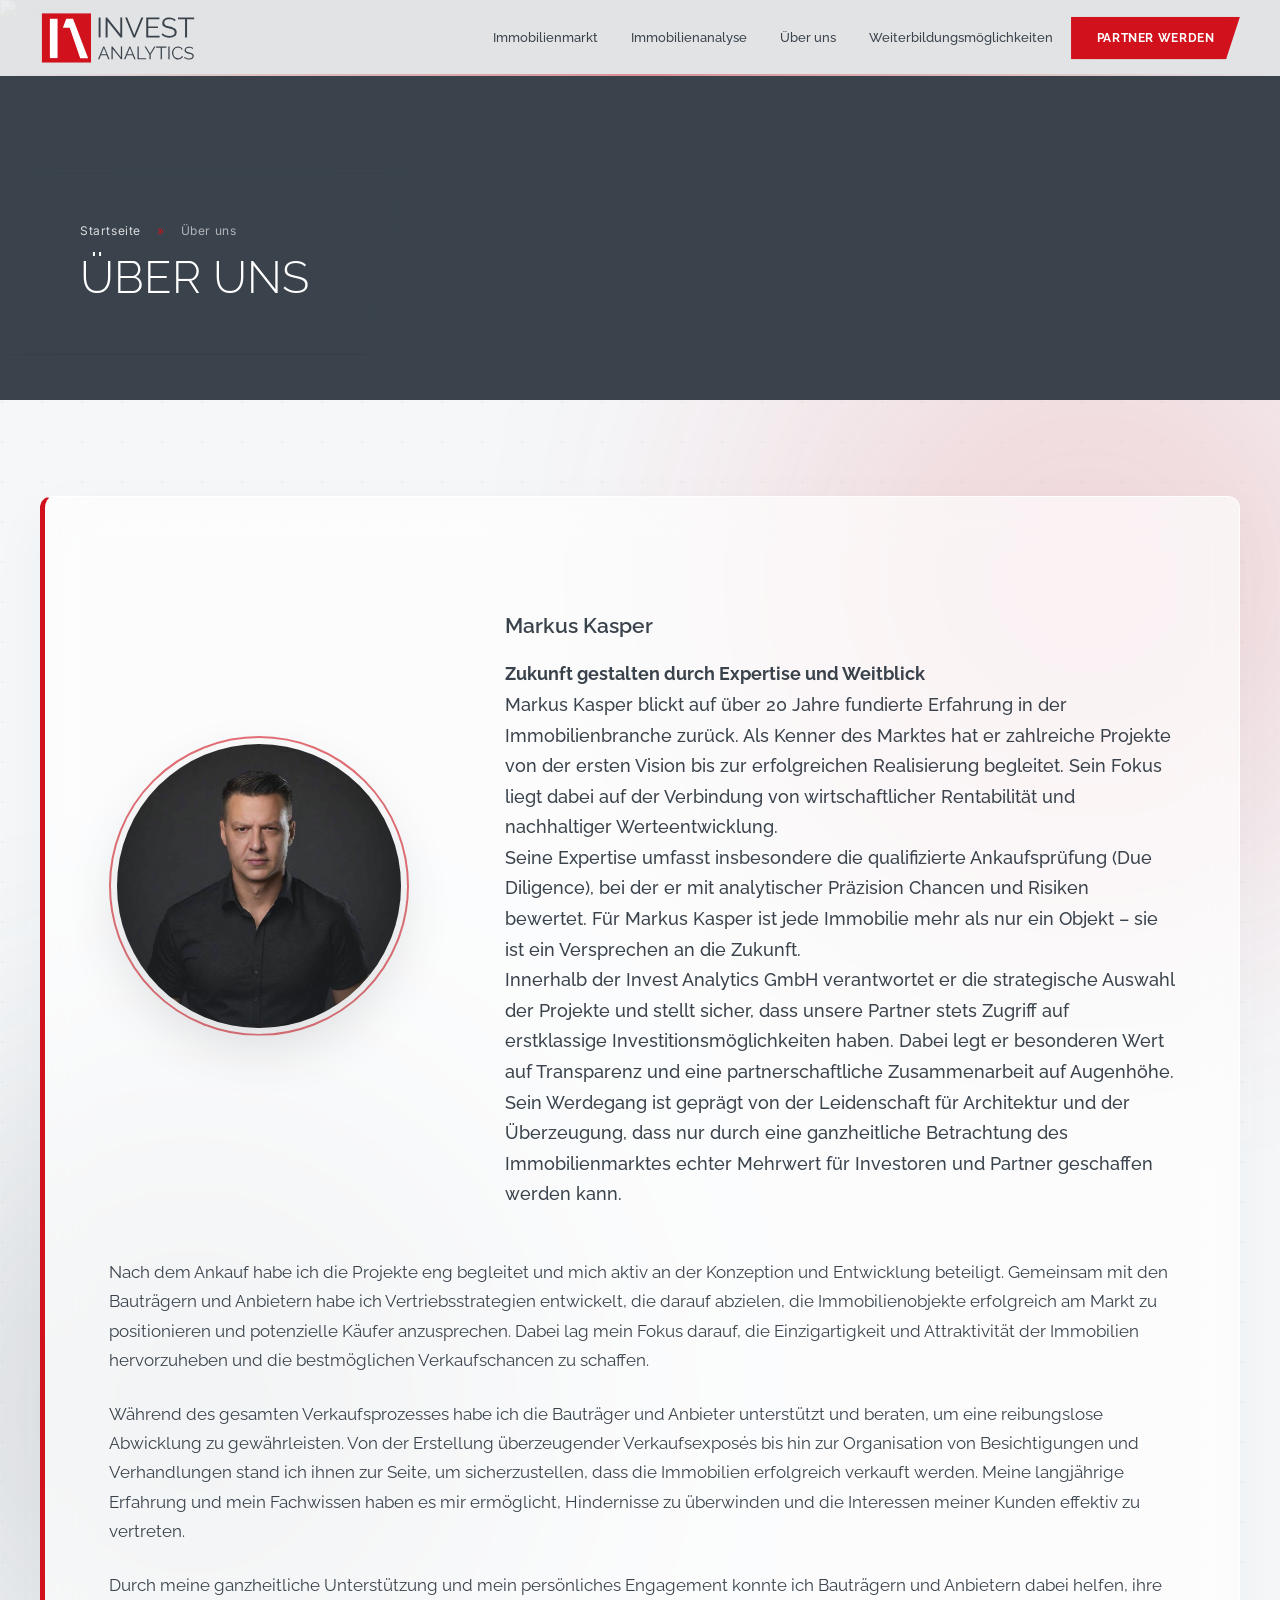
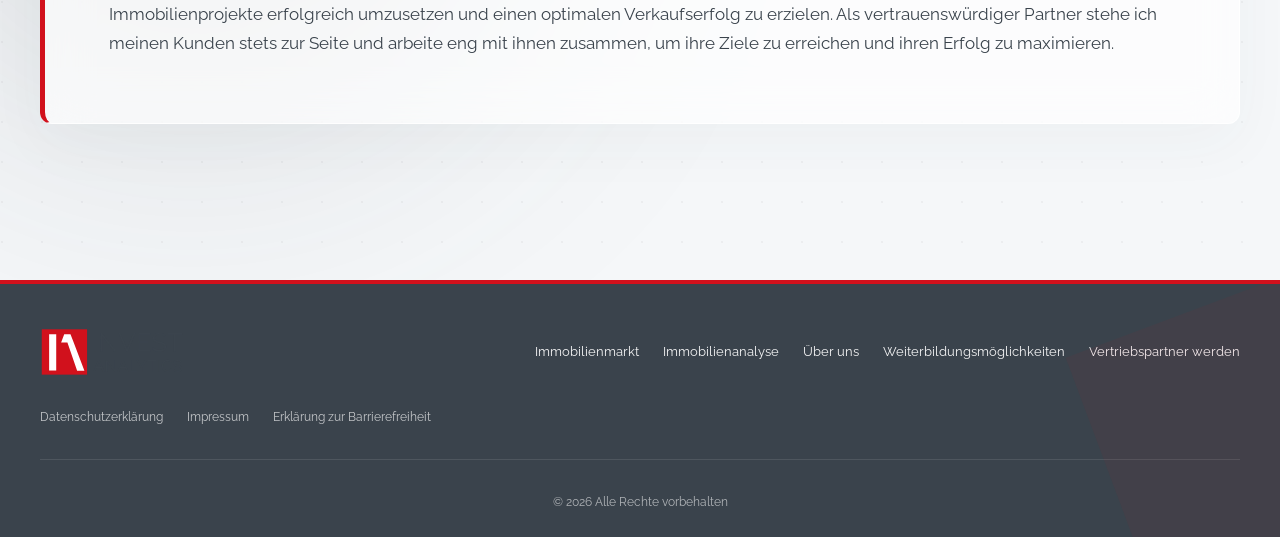
==== ueber-uns.html @ b96fecf4 "Modernized Invest Analytics v5 - Initial Push" ====
<!DOCTYPE html>
<html lang="de">

<head>
  <meta charset="UTF-8">
  <meta name="viewport" content="width=device-width, initial-scale=1.0">
  <title>Über uns - Invest Analytics GmbH</title>
  <meta name="description" content="Über uns - 20-jährige Expertise im Finanz- und Immobiliensektor">
  <link rel="stylesheet" href="style.css">
  <link rel="preconnect" href="https://fonts.googleapis.com">
  <link
    href="https://fonts.googleapis.com/css2?family=Inter:wght@400;600&family=Raleway:wght@300;400;500;600;700;800&display=swap"
    rel="stylesheet">
</head>

<body>

  <!-- NAV -->
  <header class="site-header" id="site-header">
    <div class="header-inner">
      <a href="index.html" class="logo">
        <img src="assets/invest-analytics-logo.svg" alt="Invest Analytics" class="logo-svg">
      </a>
      <nav class="main-nav" id="main-nav">
        <ul class="nav-list">
          <li class="has-submenu">
            <a href="immobilienmarkt.html">Immobilienmarkt</a>
            <ul class="submenu">
              <li><a href="#">Denkmalimmobilien</a></li>
              <li><a href="#">Neubauimmobilien</a></li>
              <li><a href="#">Bestandsimmobilien</a></li>
              <li><a href="#">Pflegeimmobilien</a></li>
            </ul>
          </li>
          <li class="has-submenu">
            <a href="immobilienanalyse.html">Immobilienanalyse</a>
            <ul class="submenu">
              <li><a href="#">So profitieren Immobilienanbieter von uns</a></li>
              <li><a href="#">So profitieren unsere Partner von uns</a></li>
            </ul>
          </li>
          <li><a href="ueber-uns.html">Über uns</a></li>
          <li class="has-submenu">
            <a href="weiterbildung.html">Weiterbildungsmöglichkeiten</a>
            <ul class="submenu">
              <li><a href="weiterbildung.html">Vertriebsworkshops</a></li>
            </ul>
          </li>
          <li><a href="vertriebspartner.html" class="nav-cta">Partner werden</a></li>
        </ul>
      </nav>
      <button class="hamburger" id="hamburger" aria-label="Menü öffnen">
        <span></span><span></span><span></span>
      </button>
    </div>
  </header>

  <!-- SUBPAGE HERO -->
  <section class="subpage-hero">
    <div class="subpage-hero-image">
      <img src="assets/IA-Architektur--9.jpg" alt="Über uns">
    </div>
    <div class="subpage-hero-box">
      <div class="breadcrumb">
        <a href="index.html">Startseite</a> <span class="separator">»</span> <span>Über uns</span>
      </div>
      <h1>Über uns</h1>
    </div>
  </section>

  <!-- PAGE CONTENT -->
  <section class="page-content page-content--glass">
    <div class="glow-blob glow-blob--red"></div>
    <div class="glow-blob glow-blob--navy"></div>
    <div class="container">
      <div class="glass-panel intro-panel" style="margin-bottom: 60px; padding: 4rem; border-left: 5px solid var(--red);">
        <div class="about-hero">
          <div class="about-hero-image">
            <img src="assets/markus-kaspers.jpg" alt="Markus Kaspers">
          </div>
          <div class="about-hero-text">
            <h3>Markus Kasper</h3>
            <p><strong>Zukunft gestalten durch Expertise und Weitblick</strong></p>
            <p>Markus Kasper blickt auf über 20 Jahre fundierte Erfahrung in der Immobilienbranche zurück. Als Kenner
              des Marktes hat er zahlreiche Projekte von der ersten Vision bis zur erfolgreichen Realisierung begleitet.
              Sein Fokus liegt dabei auf der Verbindung von wirtschaftlicher Rentabilität und nachhaltiger
              Werteentwicklung.</p>
            <p>Seine Expertise umfasst insbesondere die qualifizierte Ankaufsprüfung (Due Diligence), bei der er mit
              analytischer Präzision Chancen und Risiken bewertet. Für Markus Kasper ist jede Immobilie mehr als nur ein
              Objekt – sie ist ein Versprechen an die Zukunft.</p>
            <p>Innerhalb der Invest Analytics GmbH verantwortet er die strategische Auswahl der Projekte und stellt
              sicher, dass unsere Partner stets Zugriff auf erstklassige Investitionsmöglichkeiten haben. Dabei legt er
              besonderen Wert auf Transparenz und eine partnerschaftliche Zusammenarbeit auf Augenhöhe.</p>
            <p>Sein Werdegang ist geprägt von der Leidenschaft für Architektur und der Überzeugung, dass nur durch eine
              ganzheitliche Betrachtung des Immobilienmarktes echter Mehrwert für Investoren und Partner geschaffen
              werden kann.</p>
          </div>
        </div>

        <p>Nach dem Ankauf habe ich die Projekte eng begleitet und mich aktiv an der Konzeption und Entwicklung
          beteiligt. Gemeinsam mit den Bauträgern und Anbietern habe ich Vertriebsstrategien entwickelt, die darauf
          abzielen, die Immobilienobjekte erfolgreich am Markt zu positionieren und potenzielle Käufer anzusprechen.
          Dabei lag mein Fokus darauf, die Einzigartigkeit und Attraktivität der Immobilien hervorzuheben und die
          bestmöglichen Verkaufschancen zu schaffen.</p>

        <p>Während des gesamten Verkaufsprozesses habe ich die Bauträger und Anbieter unterstützt und beraten, um eine
          reibungslose Abwicklung zu gewährleisten. Von der Erstellung überzeugender Verkaufsexposés bis hin zur
          Organisation von Besichtigungen und Verhandlungen stand ich ihnen zur Seite, um sicherzustellen, dass die
          Immobilien erfolgreich verkauft werden. Meine langjährige Erfahrung und mein Fachwissen haben es mir
          ermöglicht, Hindernisse zu überwinden und die Interessen meiner Kunden effektiv zu vertreten.</p>

        <p>Durch meine ganzheitliche Unterstützung und mein persönliches Engagement konnte ich Bauträgern und Anbietern
          dabei helfen, ihre Immobilienprojekte erfolgreich umzusetzen und einen optimalen Verkaufserfolg zu erzielen.
          Als vertrauenswürdiger Partner stehe ich meinen Kunden stets zur Seite und arbeite eng mit ihnen zusammen, um
          ihre Ziele zu erreichen und ihren Erfolg zu maximieren.</p>
      </div>
    </div>
  </section>

  <!-- FOOTER -->
  <footer class="site-footer">
    <div class="container">
      <div class="footer-inner">
        <div class="footer-brand">
          <img src="assets/invest-analytics-logo.svg" alt="Invest Analytics" class="footer-logo">
        </div>
        <nav class="footer-nav">
          <a href="immobilienmarkt.html">Immobilienmarkt</a>
          <a href="immobilienanalyse.html">Immobilienanalyse</a>
          <a href="ueber-uns.html">Über uns</a>
          <a href="weiterbildung.html">Weiterbildungsmöglichkeiten</a>
          <a href="vertriebspartner.html">Vertriebspartner werden</a>
        </nav>
        <div class="footer-legal">
          <a href="#">Datenschutzerklärung</a>
          <a href="#">Impressum</a>
          <a href="#">Erklärung zur Barrierefreiheit</a>
        </div>
      </div>
      <div class="footer-bottom">
        <span>© 2026 Alle Rechte vorbehalten</span>
      </div>
    </div>
  </footer>

  <!-- Scroll to top -->
  <button class="scroll-top" id="scrollTop" aria-label="Nach oben">
    <svg viewBox="0 0 24 24" fill="none" stroke="currentColor" stroke-width="2">
      <path d="M18 15l-6-6-6 6" />
    </svg>
  </button>

  <script src="js/main.js"></script>
</body>

</html>
---- style.css ----
/* ============================================================
   Invest Analytics v5 — Helles Design
   CI: #3a434c | #d1111c | #a7bdcf | #d8dfe8
   Font: Raleway
   ============================================================ */

:root {
  --navy: #3a434c;
  --red: #d1111c;
  --blue: #a7bdcf;
  --pale: #d8dfe8;
  --white: #ffffff;
  --black: #000000;
  --muted: #6a7a88;
  --sans: 'Raleway', sans-serif;
  --max-w: 1600px;
  --radius: 16px;
}

*,
*::before,
*::after {
  box-sizing: border-box;
  margin: 0;
  padding: 0;
}

html {
  scroll-behavior: smooth;
}

body {
  font-family: var(--sans);
  color: var(--navy);
  background: var(--white);
  line-height: 1.65;
  -webkit-font-smoothing: antialiased;
  overflow-x: hidden;
}

a {
  text-decoration: none;
  color: inherit;
}

img {
  display: block;
  max-width: 100%;
  height: auto;
}

ul {
  list-style: none;
}

.container {
  max-width: var(--max-w);
  margin: 0 auto;
  padding: 0 2.5rem;
}

/* ── TYPOGRAPHY ─────────────────────────────────────────── */
h2 {
  font-size: clamp(1.75rem, 3vw, 2.5rem);
  font-weight: 300;
  line-height: 1.2;
  letter-spacing: -0.02em;
  color: var(--navy);
  margin-bottom: 1.5rem;
}

.eyebrow {
  font-size: 0.72rem;
  font-weight: 700;
  letter-spacing: 0.18em;
  text-transform: uppercase;
  color: var(--red);
  display: block;
  margin-bottom: 1rem;
}

h3 {
  font-size: 1.3rem;
  font-weight: 600;
  color: var(--navy);
  margin-bottom: 0.5rem;
}

p {
  margin-bottom: 1rem;
  color: var(--navy);
  line-height: 1.75;
}

.section-header {
  text-align: left;
  margin-bottom: 4rem;
}

/* ── HEXAGON ICON ───────────────────────────────────────── */
.hex-icon {
  width: 56px;
  height: 56px;
  background: var(--red);
  clip-path: polygon(50% 0%, 100% 25%, 100% 75%, 50% 100%, 0% 75%, 0% 25%);
  display: flex;
  align-items: center;
  justify-content: center;
  flex-shrink: 0;
  margin-bottom: 1.5rem;
  box-shadow: 0 12px 30px rgba(209, 17, 28, 0.35);
  transition: transform 0.3s;
}

.hex-icon:hover {
  transform: translateY(-5px);
}

.hex-icon svg {
  width: 26px;
  height: 26px;
  stroke: #fff;
  fill: none;
}

.hex-icon--sm {
  width: 40px;
  height: 40px;
  margin-bottom: 0;
}

.hex-icon--sm svg {
  width: 18px;
  height: 18px;
}



/* ── HEADER / NAV ───────────────────────────────────────── */
.site-header {
  position: fixed;
  top: 0;
  left: 0;
  right: 0;
  z-index: 1000;
  background: rgba(255, 255, 255, 0.85);
  backdrop-filter: blur(20px);
  border: none;
  transition: box-shadow 0.3s, background 0.3s;
}

.site-header::after {
  content: '';
  position: absolute;
  bottom: 0;
  left: 0;
  right: 0;
  height: 2px;
  background: linear-gradient(90deg, transparent 0%, rgba(209, 17, 28, 0.4) 50%, transparent 100%);
}

.site-header.scrolled {
  box-shadow: 0 10px 40px rgba(58, 67, 76, 0.08);
  background: rgba(255, 255, 255, 0.95);
}

.header-inner {
  max-width: var(--max-w);
  margin: 0 auto;
  padding: 0.75rem 2.5rem;
  display: flex;
  align-items: center;
  justify-content: space-between;
  gap: 2rem;
}

.logo {
  display: flex;
  align-items: center;
}

body.has-fixed-hero .logo {
  opacity: 0;
  transform: translateY(10px) scale(0.95);
  pointer-events: none;
  transition: opacity 0.5s ease, transform 0.5s cubic-bezier(0.16, 1, 0.3, 1);
}

body.has-fixed-hero .site-header.logo-visible .logo {
  opacity: 1;
  transform: translateY(0) scale(1);
  pointer-events: auto;
}

.logo-svg {
  height: 52px;
  width: auto;
  display: block;
}

.main-nav {
  flex: 1;
  display: flex;
  justify-content: flex-end;
}

.nav-list {
  display: flex;
  align-items: center;
  gap: 0.25rem;
}

.nav-list>li {
  position: relative;
}

.nav-list>li>a {
  display: block;
  padding: 0.6rem 0.9rem;
  font-size: 0.82rem;
  font-weight: 500;
  color: var(--navy);
  transition: color 0.2s;
  white-space: nowrap;
}

.nav-list>li>a:hover {
  color: var(--red);
}

.nav-cta {
  background: var(--red) !important;
  color: #fff !important;
  padding: 0.7rem 1.6rem !important;
  font-weight: 700 !important;
  letter-spacing: 0.05em;
  text-transform: uppercase;
  font-size: 0.78rem !important;
  transition: all 0.3s !important;
  box-shadow: 0 8px 25px rgba(209, 17, 28, 0.3);
  /* 339.5° Winkel nur auf der rechten Seite */
  clip-path: polygon(0 0, 100% 0, calc(100% - 14px) 100%, 0 100%);
}

.nav-cta:hover {
  background: #b50e18 !important;
  box-shadow: 0 12px 30px rgba(209, 17, 28, 0.4);
  transform: translateY(-2px);
}

/* Dropdown */
.submenu {
  display: none;
  position: absolute;
  top: 100%;
  left: 0;
  min-width: 260px;
  background: var(--white);
  border-top: 3px solid var(--red);
  box-shadow: 0 8px 24px rgba(58, 67, 76, 0.12);
  z-index: 100;
}

.has-submenu:hover .submenu {
  display: block;
}

.submenu li a {
  display: block;
  padding: 0.65rem 1.25rem;
  font-size: 0.82rem;
  color: var(--navy);
  border-bottom: 1px solid var(--pale);
  transition: background 0.15s, color 0.15s;
}

.submenu li a:hover {
  background: var(--pale);
  color: var(--red);
}

/* Hamburger */
.hamburger {
  display: none;
  flex-direction: column;
  gap: 5px;
  background: none;
  border: none;
  cursor: pointer;
  padding: 8px;
}

.hamburger span {
  display: block;
  width: 26px;
  height: 2px;
  background: var(--navy);
  transition: all 0.3s;
}

/* ── HERO ───────────────────────────────────────────────── */
.hero {
  height: 100vh;
  position: fixed;
  top: 0;
  left: 0;
  right: 0;
  overflow: hidden;
  z-index: 1;
}

.subpage-hero {
  height: 400px;
  /* Reduced height as requested */
  position: relative;
  z-index: 2;
  overflow: hidden;
  background: var(--navy);
}

.subpage-hero-image {
  position: absolute;
  inset: 0;
  z-index: 1;
}

.subpage-hero-image img {
  width: 100%;
  height: 100%;
  object-fit: cover;
  filter: brightness(0.65) contrast(1.1);
}

.subpage-hero .container {
  position: relative;
  z-index: 3;
  height: 100%;
  display: flex;
  align-items: center;
  /* Vertically centered */
}

.subpage-hero-box {
  background: var(--navy);
  color: var(--white);
  /* Extend from left edge of screen */
  position: absolute;
  left: 0;
  top: 66%;
  /* Slightly lower for 'optical' centering */
  transform: translateY(-50%);
  z-index: 10;

  /* Calculate padding to keep text aligned with container */
  /* Container max-w is 1200px. Left offset is (100vw - 1200px) / 2 */
  padding: 3rem 6rem 3rem calc((100vw - 1200px) / 2 + 2.5rem);

  box-shadow: 20px 0 60px rgba(0, 0, 0, 0.4);
  width: fit-content;
  min-width: 400px;

  /* Konsistenter Winkel-Anschnitt nur auf der rechten Seite */
  clip-path: polygon(0 0, 100% 0, calc(100% - 40px) 100%, 0 100%);
}

/* Fix for small screens where container margin is 0 */
@media (max-width: 1240px) {
  .subpage-hero-box {
    padding-left: 2.5rem;
  }
}

.subpage-hero h1 {
  color: var(--white);
  font-size: clamp(1.8rem, 3.5vw, 2.8rem);
  /* Slightly smaller title for more institutional feel */
  font-weight: 300;
  text-transform: uppercase;
  line-height: 1.1;
  margin-bottom: 0.25rem;
}

.breadcrumb {
  font-family: 'Inter', sans-serif;
  font-size: 0.75rem;
  color: rgba(255, 255, 255, 0.6);
  letter-spacing: 0.05em;
  margin-bottom: 0.75rem;
  display: flex;
  align-items: center;
  gap: 0.5rem;
}

.breadcrumb a {
  color: var(--white);
  text-decoration: none;
  opacity: 0.8;
  transition: opacity 0.3s ease;
}

.breadcrumb a:hover {
  opacity: 1;
}

.breadcrumb .separator {
  color: var(--red);
  margin: 0 0.5rem;
}

/* ── BENEFITS GRID ────────────────────────────────────────── */
.benefits-grid {
  display: grid;
  grid-template-columns: repeat(auto-fit, minmax(280px, 1fr));
  gap: 2.5rem;
  margin: 4rem 0;
}

.benefit-card {
  padding: 3rem;
  text-align: center;
  transition: all 0.4s cubic-bezier(0.165, 0.84, 0.44, 1);
  display: flex;
  flex-direction: column;
  height: 100%;
}

.benefit-card:hover {
  transform: translateY(-10px);
  background: rgba(255, 255, 255, 0.9);
  box-shadow: 0 30px 70px rgba(58, 67, 76, 0.1);
}

.benefit-card .hex-icon {
  margin: 0 auto 2rem;
  width: 70px;
  height: 70px;
}

.benefit-card h3 {
  font-size: 1.25rem;
  margin-bottom: 1rem;
  color: var(--navy);
  font-weight: 700;
}

.benefit-card p {
  font-size: 0.95rem;
  line-height: 1.6;
  margin-bottom: 0;
}

/* ── PARTNER CONTACT SECTION ────────────────────────────────── */
.partner-contact {
  margin-top: 6rem;
  text-align: center;
}

.contact-glass {
  max-width: 900px;
  margin: 0 auto;
  padding: 5rem;
  text-align: center;
}

.contact-glass h2 {
  font-size: 2.5rem;
  margin-bottom: 1.5rem;
}

.contact-form-placeholder {
  margin-top: 3rem;
  padding: 3rem;
  border: 2px dashed rgba(209, 17, 28, 0.2);
  border-radius: 12px;
  background: rgba(209, 17, 28, 0.02);
  color: var(--navy);
  font-weight: 500;
}

.partner-btn {
  display: inline-block;
  background: var(--red);
  color: var(--white);
  padding: 0.7rem 1.6rem;
  font-weight: 700;
  text-transform: uppercase;
  letter-spacing: 0.05em;
  font-size: 0.78rem;
  transition: all 0.3s cubic-bezier(0.16, 1, 0.3, 1);
  box-shadow: 0 8px 25px rgba(209, 17, 28, 0.3);
  text-decoration: none;
  /* Konsistenter Winkel-Anschnitt wie im Menü */
  clip-path: polygon(0 0, 100% 0, calc(100% - 14px) 100%, 0 100%);
}

.partner-btn:hover {
  background: #b50e18;
  box-shadow: 0 12px 30px rgba(209, 17, 28, 0.4);
  transform: translateY(-2px);
}

/* ── PAGE CONTENT SECTION ───────────────────────────────── */
.page-content {
  background: var(--pale);
  padding: 6rem 0;
  position: relative;
  z-index: 2;
}

.page-content--glass {
  background: #f5f7f9;
  background-image: 
    radial-gradient(circle at 2px 2px, rgba(58, 67, 76, 0.05) 1px, transparent 0);
  background-size: 40px 40px; /* Subtle technical grid */
  overflow: hidden;
}

.glow-blob {
  position: absolute;
  width: 50vw;
  height: 50vw;
  max-width: 800px;
  max-height: 800px;
  border-radius: 50%;
  filter: blur(140px);
  z-index: 0;
  opacity: 0.15;
  pointer-events: none;
}

.glow-blob--red {
  background: var(--red);
  top: -10%;
  right: -10%;
}

.glow-blob--navy {
  background: var(--navy);
  bottom: 10%;
  left: -10%;
}

.page-content--glass .container {
  position: relative;
  z-index: 2;
}

.page-content h2 {
  /* Inherits global unified styles */
  margin-bottom: 2rem;
}

.page-content h3 {
  /* Inherits global unified styles */
  margin-top: 3rem;
  margin-bottom: 1rem;
}

.page-content p {
  color: var(--navy);
  margin-bottom: 1.5rem;
  font-size: 1.05rem;
}

/* ── GENERIC GLASS PANEL ────────────────────────────────── */
.glass-panel {
  background: rgba(255, 255, 255, 0.65);
  backdrop-filter: blur(24px);
  -webkit-backdrop-filter: blur(24px);
  border: 1px solid rgba(255, 255, 255, 0.8);
  border-radius: 12px;
  padding: 4rem;
  box-shadow: 0 20px 60px rgba(58, 67, 76, 0.04);
  position: relative;
  z-index: 2;
}

.glass-panel h2 {
  margin-top: 0;
}

.glass-panel>p:last-child {
  margin-bottom: 0;
}

.text-image-split {
  display: flex;
  gap: 4rem;
  align-items: center;
}

.text-image-split.reverse {
  flex-direction: row-reverse;
}

.glass-panel:not(:last-child) {
  margin-bottom: 4rem;
}

.text-image-split .split-text {
  flex: 1;
}

.text-image-split .about-hero-image {
  flex: 0 0 320px;
  position: relative;
  border-radius: var(--radius);
  overflow: visible; /* To show the decorative frame */
}

.about-hero-image::after {
  content: '';
  position: absolute;
  top: 15px;
  left: 15px;
  right: -15px;
  bottom: -15px;
  border: 2px solid var(--red);
  z-index: -1;
  pointer-events: none;
  clip-path: polygon(0 0, 100% 0, 100% calc(100% - 20px), calc(100% - 20px) 100%, 0 100%);
}

.text-image-split .split-image {
  flex: 0 0 450px;
  position: relative;
  border-radius: 16px;
  overflow: hidden;
  box-shadow: 0 15px 40px rgba(58, 67, 76, 0.08);
  cursor: pointer;
}

.text-image-split .split-image::before {
  content: '';
  position: absolute;
  inset: 0;
  background: linear-gradient(0deg, rgba(58, 67, 76, 0.3) 0%, transparent 100%);
  transition: background 0.4s;
  z-index: 1;
  pointer-events: none;
}

.text-image-split .split-image:hover::before {
  background: linear-gradient(0deg, rgba(209, 17, 28, 0.85) 0%, rgba(58, 67, 76, 0.4) 100%);
}

.text-image-split .split-image img {
  width: 100%;
  aspect-ratio: 1 / 1;
  object-fit: cover;
  transition: transform 0.6s cubic-bezier(0.16, 1, 0.3, 1);
  display: block;
}

.text-image-split .split-image:hover {
  transform: translateY(-10px);
  box-shadow: 0 30px 60px rgba(58, 67, 76, 0.15);
}

.text-image-split .split-image:hover img {
  transform: scale(1.1);
}

.text-image-split .image-hover-label {
  position: absolute;
  top: 50%;
  left: 50%;
  transform: translate(-50%, -50%) scale(0.9);
  color: #fff;
  font-size: 0.85rem;
  font-weight: 700;
  text-transform: uppercase;
  letter-spacing: 0.2em;
  opacity: 0;
  transition: all 0.5s cubic-bezier(0.16, 1, 0.3, 1);
  z-index: 2;
  pointer-events: none;
  background: rgba(209, 17, 28, 0.9);
  padding: 0.8rem 2rem;
  clip-path: polygon(0 0, 100% 0, calc(100% - 10px) 100%, 0 100%);
  box-shadow: 0 10px 30px rgba(0, 0, 0, 0.2);
}

.text-image-split .split-image:hover .image-hover-label {
  opacity: 1;
  transform: translate(-50%, -50%) scale(1);
}

@media (max-width: 992px) {
  .text-image-split {
    flex-direction: column;
  }

  .text-image-split.reverse {
    flex-direction: column;
  }

  .text-image-split .split-image {
    flex: auto;
    width: 100%;
    max-width: 500px;
    margin: 0 auto;
  }
}

/* ── ABOUT HERO (ÜBER UNS PORTRAIT) ─────────────────────── */
.about-hero {
  display: flex;
  align-items: center;
  gap: 4rem;
  margin-bottom: 3rem;
}

.about-hero-image {
  flex: 0 0 300px;
  position: relative;
  cursor: pointer;
  padding: 8px; /* Space for the red ring */
}

.about-hero-image::after {
  content: '';
  position: absolute;
  inset: 0;
  border: 2px solid var(--red);
  border-radius: 50%;
  pointer-events: none;
  opacity: 0.6;
  transition: transform 0.4s ease;
}

.about-hero-image:hover::after {
  transform: scale(1.05);
  opacity: 1;
}

.about-hero-image::before {
  content: '';
  position: absolute;
  inset: 8px; /* Match padding */
  background: linear-gradient(0deg, rgba(58, 67, 76, 0.3) 0%, transparent 100%);
  transition: background 0.4s;
  z-index: 1;
  pointer-events: none;
  border-radius: 50%;
}

.about-hero-image:hover::before {
  background: linear-gradient(0deg, rgba(209, 17, 28, 0.85) 0%, rgba(58, 67, 76, 0.4) 100%);
}

.about-hero-image img {
  width: 100%;
  aspect-ratio: 1 / 1;
  object-fit: cover;
  border-radius: 50%;
  box-shadow: 0 20px 50px rgba(58, 67, 76, 0.15);
  display: block;
  position: relative;
  z-index: 0;
  transition: transform 0.6s cubic-bezier(0.16, 1, 0.3, 1);
}

.about-hero-image:hover img {
  transform: scale(1.05);
}

.about-hero-text {
  flex: 1;
  border-left: 4px solid var(--accent);
  padding-left: 2rem;
}

.about-hero-text p {
  margin: 0;
  font-size: 1.125rem;
  font-weight: 500;
  color: var(--navy);
  line-height: 1.7;
}

@media (max-width: 768px) {
  .about-hero {
    flex-direction: column;
    text-align: left;
    gap: 2rem;
  }

  .about-hero-image {
    flex: 0 0 200px;
    margin: 0 auto;
  }

  .about-hero-text {
    border-left: none;
    border-top: 4px solid var(--accent);
    padding-left: 0;
    padding-top: 2rem;
  }
}

/* ── ANALYSIS STEPS ─────────────────────────────────────── */
.analysis-grid {
  display: grid;
  grid-template-columns: 1fr;
  gap: 4rem;
  margin-top: 5rem;
  margin-bottom: 4rem;
}

@media (min-width: 992px) {
  .analysis-grid {
    grid-template-columns: repeat(6, 1fr);
    gap: 5rem 3.5rem;
  }

  .analysis-step {
    grid-column: span 2;
  }

  /* Centering the last two items in the second row */
  .analysis-step:nth-child(4) {
    grid-column: 2 / span 2;
  }

  .analysis-step:nth-child(5) {
    grid-column: 4 / span 2;
  }
}

.analysis-step {
  background: rgba(255, 255, 255, 0.65);
  backdrop-filter: blur(24px);
  -webkit-backdrop-filter: blur(24px);
  border: 1px solid rgba(255, 255, 255, 0.8);
  padding: 3.5rem 3rem 2.5rem;
  border-radius: 12px;
  border-top: 4px solid var(--red);
  box-shadow: 0 20px 60px rgba(58, 67, 76, 0.04);
  transition: transform 0.4s ease, box-shadow 0.4s ease, background 0.4s ease;
  position: relative;
}

.analysis-step:hover {
  transform: translateY(-5px);
  box-shadow: 0 30px 80px rgba(58, 67, 76, 0.08);
  background: rgba(255, 255, 255, 0.85);
}

.analysis-step .hex-icon {
  position: absolute;
  top: -28px;
  left: 3rem;
  margin-bottom: 0;
}

.analysis-step h3 {
  margin-top: 0.5rem;
  margin-bottom: 1rem;
}

.analysis-step p {
  font-size: 1.05rem;
  line-height: 1.7;
  color: var(--navy);
  margin-bottom: 0;
}

.hero-right {
  position: absolute;
  inset: 0;
  z-index: 1;
}

.hero-right img {
  width: 100%;
  height: 100%;
  object-fit: cover;
  object-position: center;
  filter: brightness(0.75) saturate(0.85);
}

.hero-fade-cut {
  position: absolute;
  top: -20vh;
  bottom: -20vh;
  left: -200vw;
  width: calc(200vw + 33.33vw);
  z-index: 2;
  transform-origin: right center;
  transform: skewX(-20.5deg);
  background: linear-gradient(to right, var(--white) 0%, var(--white) calc(100% - 400px), transparent 100%);
  pointer-events: none;
}

.hero-scroll-hint {
  position: absolute;
  bottom: 2.5rem;
  right: 2.5rem;
  font-size: 0.72rem;
  font-weight: 600;
  letter-spacing: 0.15em;
  text-transform: uppercase;
  color: rgba(255, 255, 255, 0.6);
  writing-mode: vertical-rl;
  display: flex;
  align-items: center;
  gap: 0.75rem;
}

.hero-scroll-hint::before {
  content: '';
  display: block;
  width: 1px;
  height: 3rem;
  background: rgba(255, 255, 255, 0.35);
}

.hero-left {
  position: absolute;
  inset: 0;
  z-index: 3;
  display: flex;
  align-items: center;
  justify-content: flex-start;
  padding-left: 10vw;
  width: 33.33vw;
  /* Logo bleibt im linken Drittel */
}

.hero-logo {
  width: clamp(240px, 25vw, 450px);
  height: auto;
  display: block;
  position: relative;
  z-index: 3;
}

/* ── FOKUS SECTION ──────────────────────────────────────── */
.fokus-section {
  margin-top: 100vh;
  /* Schafft Platz für den fixed Hero */
  padding: 12rem 0 10rem;
  background: var(--white);
  position: relative;
  z-index: 2;
  /* Gleitet ÜBER den Hero */
  box-shadow: 0 -20px 40px rgba(58, 67, 76, 0.08);
  /* Sanfter Schatten für die Überlappung */
}

.fokus-grid {
  display: grid;
  grid-template-columns: repeat(3, 1fr);
  gap: 2.5rem;
}

.fokus-card {
  position: relative;
  aspect-ratio: 1 / 1;
  height: auto;
  overflow: hidden;
  background-size: cover;
  background-position: center;
  cursor: pointer;
  border-radius: var(--radius);
  box-shadow: 0 20px 50px rgba(58, 67, 76, 0.08);
  transition: transform 0.4s, box-shadow 0.4s;
}

.fokus-card:hover {
  transform: translateY(-10px);
  box-shadow: 0 30px 60px rgba(58, 67, 76, 0.15);
}

.fokus-card::before {
  content: '';
  position: absolute;
  inset: 0;
  background: linear-gradient(0deg, rgba(58, 67, 76, 0.75) 0%, rgba(58, 67, 76, 0.1) 100%);
  transition: background 0.4s;
  z-index: 1;
}

.fokus-card:hover::before {
  background: linear-gradient(0deg, rgba(209, 17, 28, 0.85) 0%, rgba(58, 67, 76, 0.4) 100%);
}

.fokus-card-overlay {
  display: none;
}

.fokus-card-content {
  position: absolute;
  bottom: 0;
  left: 0;
  right: 0;
  z-index: 2;
  padding: 2rem;
  display: flex;
  flex-direction: column;
  align-items: flex-start;
}

.fokus-card-content h3 {
  color: #fff;
  font-size: 1.3rem;
  font-weight: 600;
  text-transform: uppercase;
  letter-spacing: 0.05em;
  margin-bottom: 1rem;
}

.fokus-btn {
  display: inline-block;
  padding: 0.7rem 1.8rem;
  background: var(--red);
  color: #fff;
  font-size: 0.78rem;
  font-weight: 700;
  text-transform: uppercase;
  letter-spacing: 0.08em;
  opacity: 0;
  transform: translateY(15px);
  transition: all 0.4s ease;
  box-shadow: 0 10px 25px rgba(209, 17, 28, 0.4);
  /* 339.5° Winkel nur auf der rechten Seite */
  clip-path: polygon(0 0, 100% 0, calc(100% - 14px) 100%, 0 100%);
}

.fokus-card:hover .fokus-btn {
  opacity: 1;
  transform: translateY(0);
}

.fokus-btn:hover {
  background: #b50e18;
  box-shadow: 0 15px 35px rgba(209, 17, 28, 0.5);
}

/* ── MISSION SECTION ────────────────────────────────────── */
.mission-section {
  padding: 12rem 0;
  background: var(--pale);
  position: relative;
  z-index: 2;
  /* MUST be higher than fixed hero */
  overflow: hidden;
}

.mission-grid {
  display: grid;
  grid-template-columns: 3fr 2fr;
  gap: 8rem;
  align-items: start;
  position: relative;
  z-index: 1;
}

.mission-text h2 {
  color: var(--navy);
  margin-bottom: 2.5rem;
}

.mission-text p {
  font-size: 0.95rem;
  color: var(--navy);
  line-height: 1.8;
}

.mission-text strong {
  color: var(--navy);
}

.mission-contact h2 {
  color: var(--navy);
}

.contact-list {
  display: flex;
  flex-direction: column;
  gap: 1.25rem;
}

.contact-list li {
  display: flex;
  align-items: center;
  gap: 1rem;
}

.contact-list li a {
  font-size: 0.9rem;
  color: var(--navy);
  transition: color 0.2s;
}

.contact-list li a:hover {
  color: var(--red);
}

/* ── FOOTER ─────────────────────────────────────────────── */
.site-footer {
  background: var(--navy);
  padding: 3rem 0 1.5rem;
  position: relative;
  z-index: 2;
  /* MUST be higher than fixed hero */
  overflow: hidden;
}

/* -45° roter Akzentstreifen im Footer */
.site-footer::before {
  content: '';
  position: absolute;
  top: 0;
  left: 0;
  width: 100%;
  height: 4px;
  background: var(--red);
}

.site-footer::after {
  content: '';
  position: absolute;
  bottom: 0;
  right: 0;
  width: 300px;
  height: 300px;
  background: var(--red);
  opacity: 0.05;
  transform: rotate(-20.5deg) translate(100px, 100px);
}

.footer-inner {
  display: flex;
  align-items: center;
  justify-content: space-between;
  flex-wrap: wrap;
  gap: 2rem;
  margin-bottom: 2rem;
  padding-bottom: 2rem;
  border-bottom: 1px solid rgba(255, 255, 255, 0.1);
}

.footer-logo {
  height: 48px;
  width: auto;
}

.footer-nav {
  display: flex;
  gap: 1.5rem;
  flex-wrap: wrap;
}

.footer-nav a {
  font-size: 0.82rem;
  color: rgba(255, 255, 255, 0.95);
  transition: color 0.2s;
}

.footer-nav a:hover {
  color: #fff;
}

.footer-legal {
  display: flex;
  gap: 1.5rem;
  flex-wrap: wrap;
}

.footer-legal a {
  font-size: 0.75rem;
  color: rgba(255, 255, 255, 0.7);
  transition: color 0.2s;
}

.footer-legal a:hover {
  color: rgba(255, 255, 255, 0.7);
}

.footer-bottom {
  text-align: center;
  font-size: 0.78rem;
  color: rgba(255, 255, 255, 0.6);
}

/* ── SCROLL TO TOP ──────────────────────────────────────── */
.scroll-top {
  position: fixed;
  bottom: 2rem;
  right: 2rem;
  width: 48px;
  height: 48px;
  background: var(--red);
  border: none;
  cursor: pointer;
  display: none;
  align-items: center;
  justify-content: center;
  z-index: 500;
  transition: background 0.2s;
}

.scroll-top.visible {
  display: flex;
}

.scroll-top:hover {
  background: #b50e18;
}

.scroll-top svg {
  width: 20px;
  height: 20px;
  stroke: #fff;
}

/* ── RESPONSIVE ─────────────────────────────────────────── */
@media (max-width: 1024px) {
  .hero {
    display: flex;
    flex-direction: column;
    min-height: 100vh;
  }

  .hero-right {
    position: relative;
    height: 50vh;
    order: 2;
  }

  .hero-left {
    position: relative;
    height: 50vh;
    order: 1;
    padding: 0;
    width: 100%;
    justify-content: center;
  }

  .hero-fade-cut {
    display: none;
  }

  .fokus-grid {
    grid-template-columns: 1fr;
  }

  .fokus-card {
    height: 280px;
  }

  .mission-grid {
    grid-template-columns: 1fr;
    gap: 3rem;
  }
}

@media (max-width: 768px) {
  .main-nav {
    display: none;
  }

  .main-nav.open {
    display: flex;
  }

  .hamburger {
    display: flex;
  }

  .main-nav {
    position: fixed;
    top: 70px;
    left: 0;
    right: 0;
    background: var(--white);
    border-top: 1px solid var(--pale);
    box-shadow: 0 8px 24px rgba(58, 67, 76, 0.12);
    z-index: 999;
    justify-content: flex-start;
  }

  .nav-list {
    flex-direction: column;
    align-items: flex-start;
    padding: 1rem 2rem;
    width: 100%;
    gap: 0;
  }

  .nav-list>li {
    width: 100%;
  }

  .nav-list>li>a {
    padding: 0.75rem 0;
    border-bottom: 1px solid var(--pale);
    display: block;
    width: 100%;
  }

  .submenu {
    position: static;
    display: block;
    box-shadow: none;
    border: none;
    padding-left: 1rem;
    background: var(--pale);
  }

  .has-submenu:hover .submenu {
    display: block;
  }

  .header-inner {
    padding: 0.75rem 1.25rem;
  }

  .container {
    padding: 0 1.25rem;
  }

  h2 {
    font-size: 1.5rem;
  }

  .fokus-card {
    height: 250px;
  }

  .fokus-btn {
    opacity: 1;
    transform: none;
  }

  .footer-inner {
    flex-direction: column;
    text-align: center;
  }

  .footer-nav,
  .footer-legal {
    justify-content: center;
  }
}
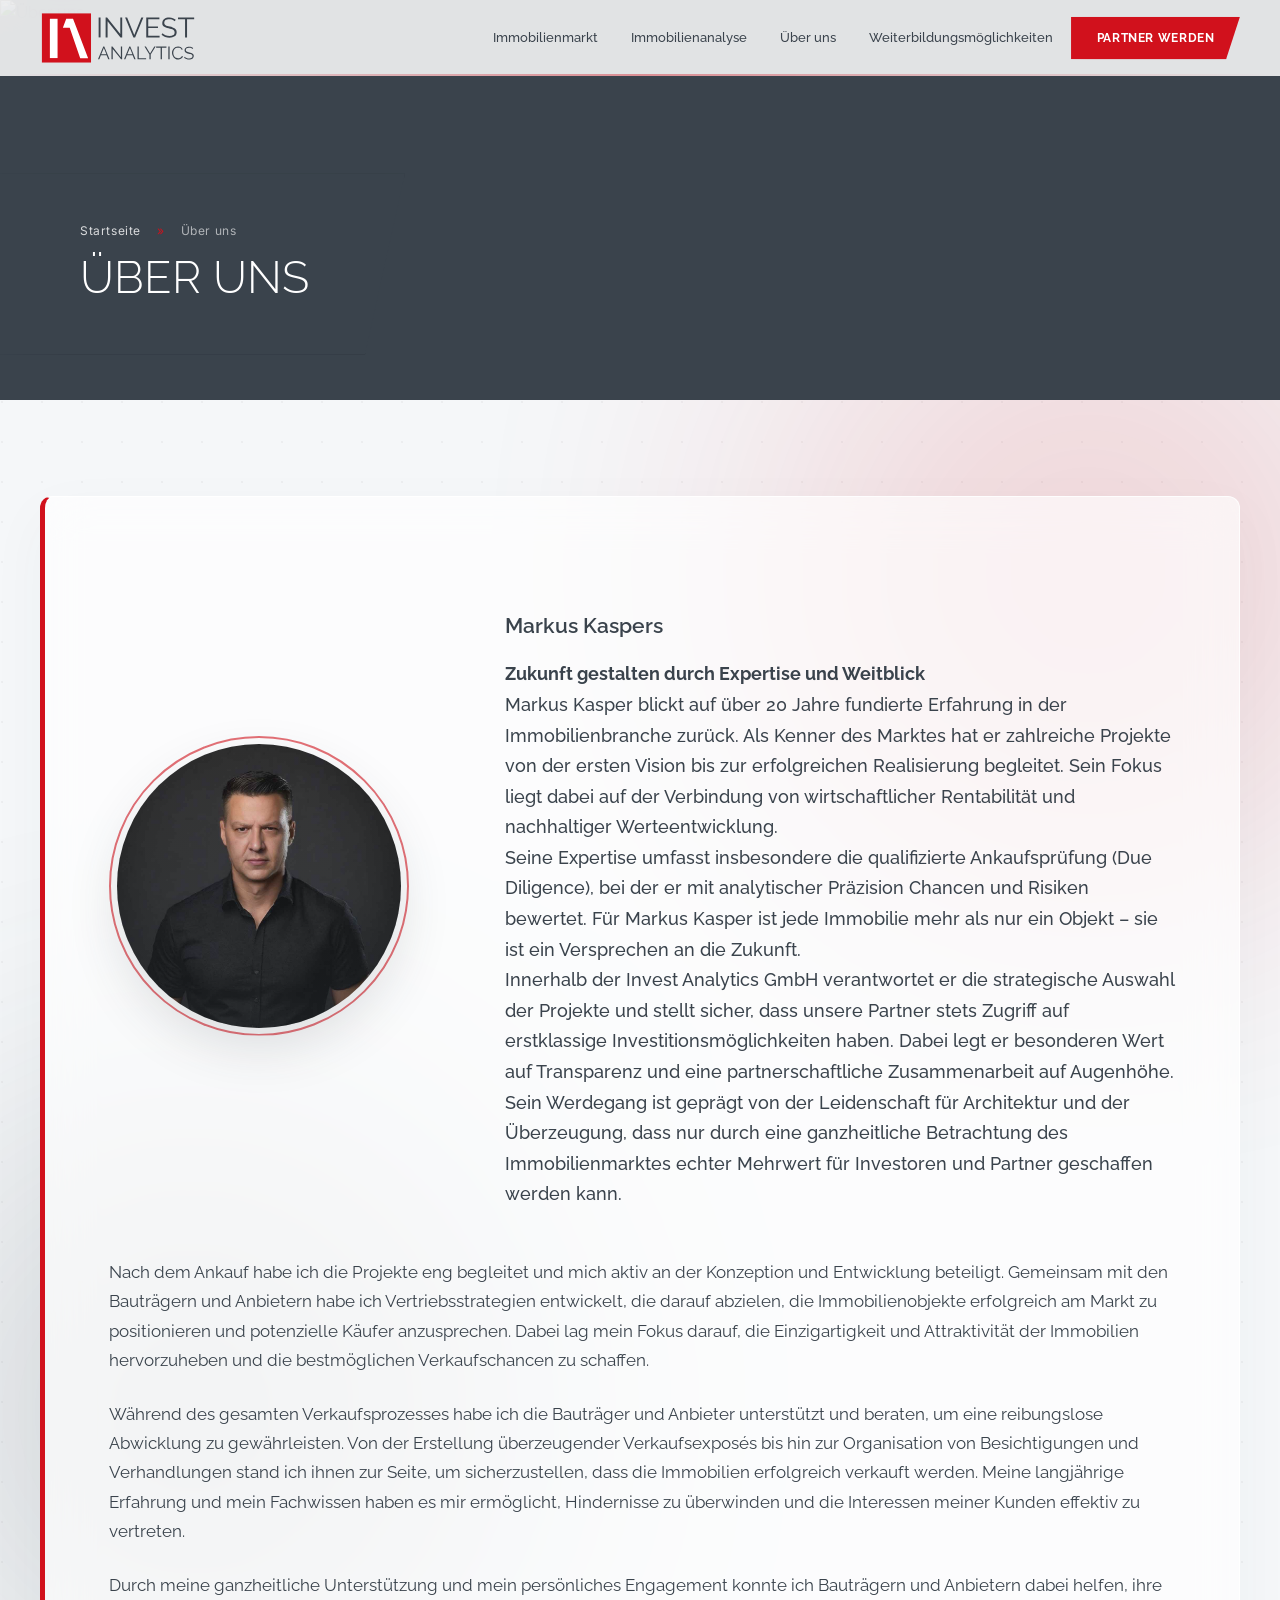
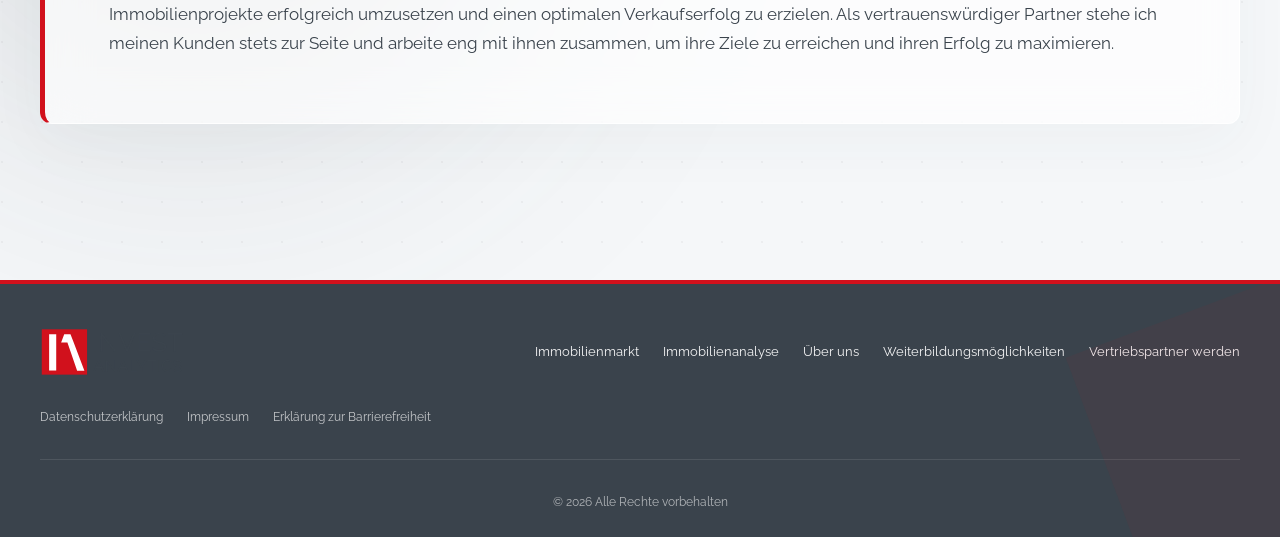
==== commit 82eb8bd2: "Update ueber-uns.html" ====
--- a/ueber-uns.html
+++ b/ueber-uns.html
@@ -79,7 +79,7 @@
             <img src="assets/markus-kaspers.jpg" alt="Markus Kaspers">
           </div>
           <div class="about-hero-text">
-            <h3>Markus Kasper</h3>
+            <h3>Markus Kaspers</h3>
             <p><strong>Zukunft gestalten durch Expertise und Weitblick</strong></p>
             <p>Markus Kasper blickt auf über 20 Jahre fundierte Erfahrung in der Immobilienbranche zurück. Als Kenner
               des Marktes hat er zahlreiche Projekte von der ersten Vision bis zur erfolgreichen Realisierung begleitet.
